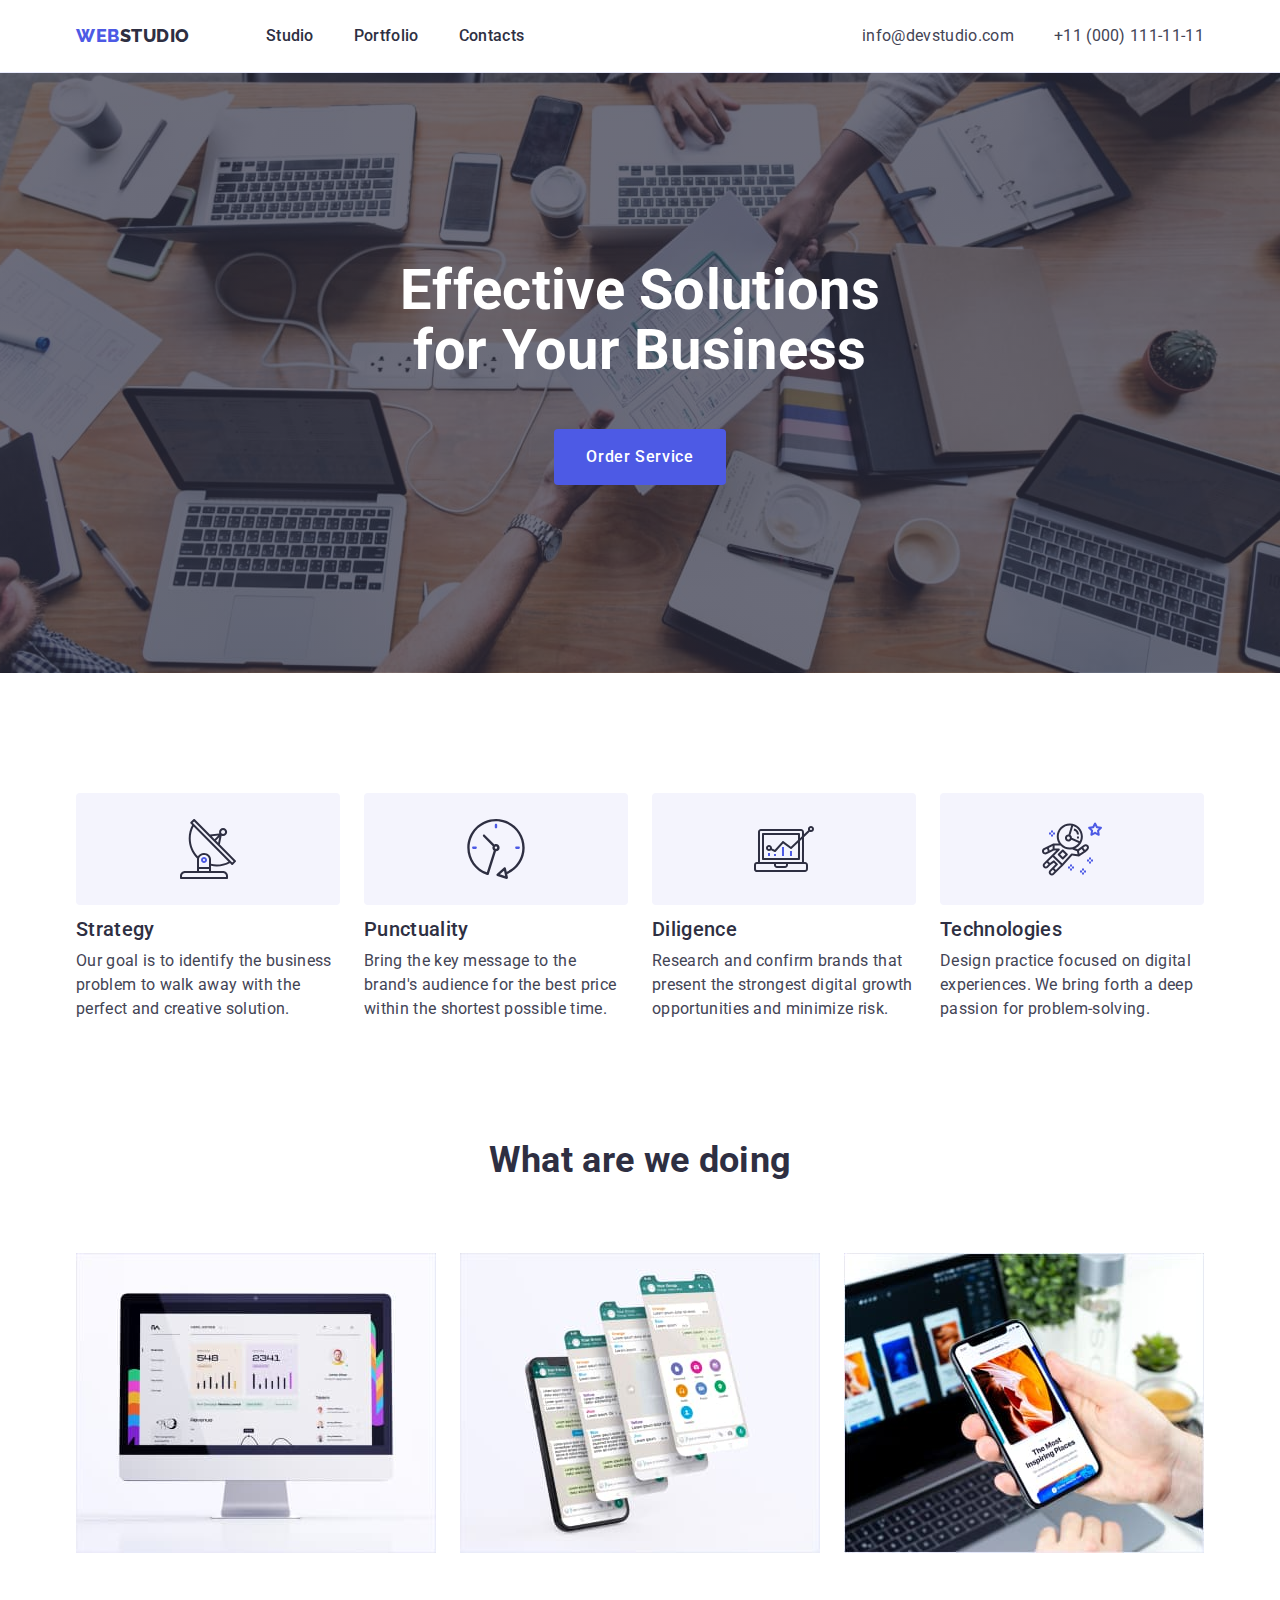
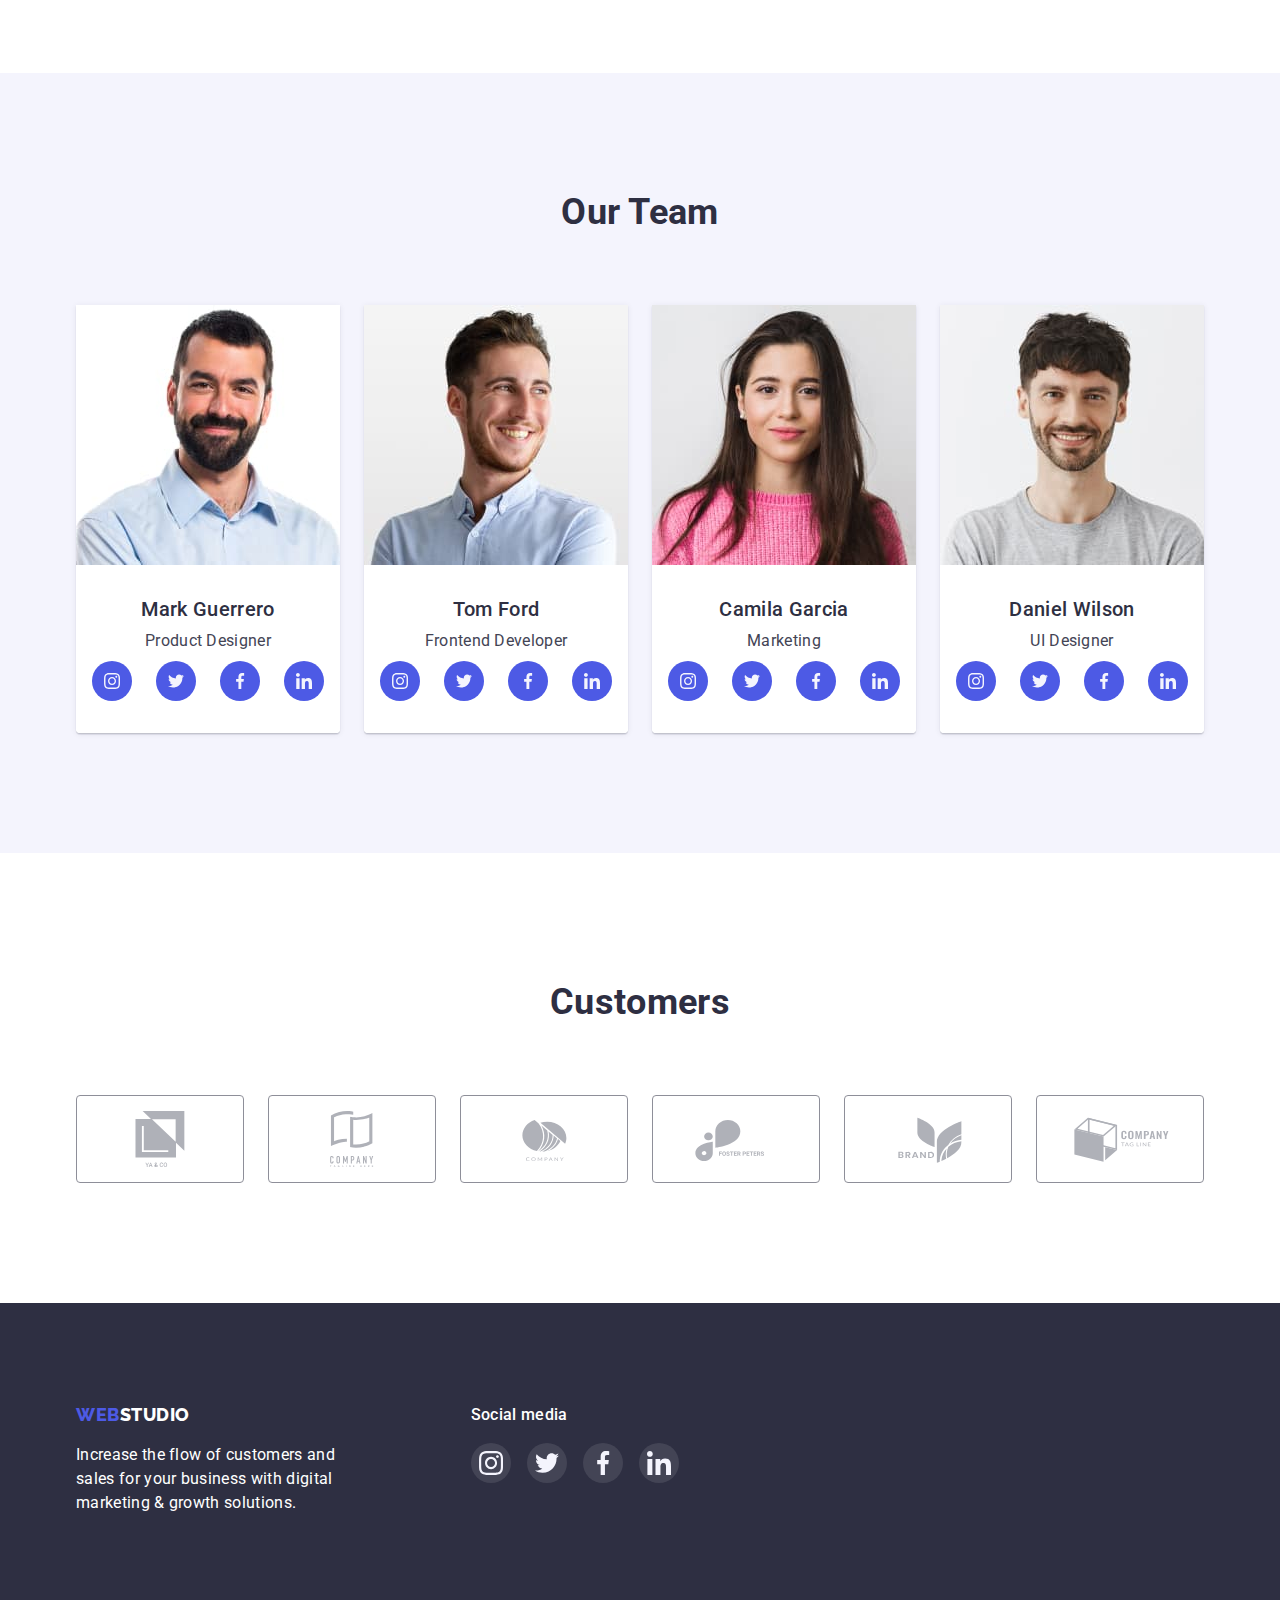
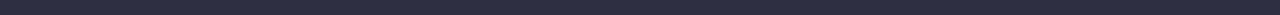
==== index.html @ 8b9e81ac "Initial commit" ====
<!DOCTYPE html>
<html lang="en">
<head>
    <meta charset="UTF-8">
    <meta http-equiv="X-UA-Compatible" content="IE=edge">
    <meta name="viewport" content="width=device-width, initial-scale=1.0">
    <title>WebStudio</title>
    <link rel="preconnect" href="https://fonts.googleapis.com">
    <link rel="preconnect" href="https://fonts.gstatic.com" crossorigin>
    <link href="https://fonts.googleapis.com/css2?family=Raleway:wght@800&family=Roboto:wght@400;500;700&display=swap" rel="stylesheet">
    <link rel="stylesheet" href="https://cdnjs.cloudflare.com/ajax/libs/modern-normalize/0.6.0/modern-normalize.min.css">
    <link rel="stylesheet" href="./css/styles.css">
</head>
<body>
    <header class="header">
        <div class="container header-container">
            <nav class="header-navigation">
                <a href="./index.html" class="logo"><span>WEB</span>STUDIO</a>
            
                <ul class="site-nav list">
                    <li><a href="./index.html" class="link">Studio</a></li>
                    <li><a href="./portfolio.html">Portfolio</a></li>
                    <li><a href="#">Contacts</a></li>
                </ul>
            </nav>
            <address class="adresses">
                <ul class="contacts list">
                    <li><a href="mailto:info@devstudio.com" class="contact-mail">info@devstudio.com</a></li>
                    <li><a href="tel:+110001111111" class="contact-tel">+11 (000) 111-11-11</a></li>
                </ul>
            </address>
        </div>
    </header>
    <main>
        <!-- Hero section -->
        <section class="hero">
            <div class="container">
                <h1 class="hero-title">Effective Solutions for Your Business</h1>
                <button type="button" class="button primary">Order Service</button>
            </div>
        </section>
        <!-- /Hero section -->

        <!-- Section Features -->
        <section class="features">
            <div class="container">
                <h2 hidden class="features-title">features"</h2>
                <ul class="features-container">
                    <li class="item">
                        <svg class="features-logo-icon" width="64px" height="64px">
                                <use href="./images/symbol-defs.svg#icon-features-1"></use>
                        </svg>
                        <h3 class="features-item">Strategy</h3>
                        <p class="features-text">Our goal is to identify the business
                            problem to walk away with the perfect and creative solution. </p>
                    </li>
                    <li class="item">
                        <svg class="features-logo-icon" width="64px" height="64px">
                                <use href="./images/symbol-defs.svg#icon-features-2"></use>
                        </svg>
                        <h3 class="features-item">Punctuality</h3>
                        <p class="features-text">Bring the key message to the brand's audience for the best price within the shortest possible time.</p>
                    </li>
                    <li class="item">
                        <svg class="features-logo-icon" width="64px" height="64px">
                                <use href="./images/symbol-defs.svg#icon-features-3"></use>
                        </svg>
                        <h3 class="features-item">Diligence</h3>
                        <p class="features-text">Research and confirm brands that present the strongest digital growth opportunities and minimize risk.</p>
                    </li>
                    <li class="item">
                        <svg class="features-logo-icon" width="64px" height="64px">
                                <use href="./images/symbol-defs.svg#icon-features-4"></use>
                        </svg>
                        <h3 class="features-item">Technologies</h3>
                        <p class="features-text">Design practice focused on digital experiences. We bring forth a deep passion for problem-solving.</p>
                    </li>
                </ul>
            </div>
        </section>
        <!-- /Section Features -->

        <!-- Section About -->
        <section class="about">
            <div class="container">
                <h2 class="about-title">What are we doing</h2>
                <ul class="about-container">
                    <li class="about-photo"><img src="./images/images-about-1.jpg" alt="Analytics" width="360" height="300"></li>
                    <li class="about-photo"><img src="./images/images-about-2.jpg" alt="Team&Communication" width="360" height="300"></li>
                    <li class="about-photo"><img src="./images/images-about-3.jpg" alt="Strategy" width="360" height="300"></li>
                </ul>
            </div>
        </section>
        <!-- /Section About -->

        <!-- Section Team -->
        <section class="team">
            <div class="container">
                <h2 class="team-title">Our Team</h2>
                <ul class="team-container">
                    <li class="team-list">
                        <img src="./images/images-team-1.jpg" alt="Product Designer" width="264" height="260">
                        <div class="team-description">
                            <h3 class="team-item">Mark Guerrero</h3>
                            <p class="team-text">Product Designer</p>
                            <ul class="team-social-list">
                                <li class="team-social-item">
                                    <a href="" class="team-social-link">
                                        <svg class="team-social-icon" width="16px" height="16px">
                                            <use href="./images/symbol-defs.svg#icon-instagram"></use>
                                        </svg>
                                    </a>
                                </li>
                                <li class="team-social-item">
                                    <a href="" class="team-social-link">
                                        <svg class="team-social-icon" width="16px" height="16px">
                                            <use href="./images/symbol-defs.svg#icon-twitter"></use>
                                        </svg>
                                    </a>
                                </li>
                                <li class="team-social-item">
                                    <a href="" class="team-social-link">
                                        <svg class="team-social-icon" width="16px" height="16px">
                                            <use href="./images/symbol-defs.svg#icon-facebook"></use>
                                        </svg>
                                    </a>
                                </li>
                                <li class="team-social-item">
                                    <a href="" class="team-social-link">
                                        <svg class="team-social-icon" width="16px" height="16px">
                                            <use href="./images/symbol-defs.svg#icon-linkedin"></use>
                                        </svg>
                                    </a>
                                </li>
                            </ul>
                        </div>
                    </li>
                    <li class="team-list">
                        <img src="./images/images-team-2.jpg" alt="Frontend Developer" width="264" height="260" class="team-photo">
                        <div class="team-description">
                            <h3 class="team-item">Tom Ford</h3>
                            <p class="team-text">Frontend Developer</p>
                            <ul class="team-social-list">
                                <li class="team-social-item">
                                    <a href="" class="team-social-link">
                                        <svg class="team-social-icon" width="16px" height="16px">
                                            <use href="./images/symbol-defs.svg#icon-instagram"></use>
                                        </svg>
                                    </a>
                                </li>
                                <li class="team-social-item">
                                    <a href="" class="team-social-link">
                                        <svg class="team-social-icon" width="16px" height="16px">
                                            <use href="./images/symbol-defs.svg#icon-twitter"></use>
                                        </svg>
                                    </a>
                                </li>
                                <li class="team-social-item">
                                    <a href="" class="team-social-link">
                                        <svg class="team-social-icon" width="16px" height="16px">
                                            <use href="./images/symbol-defs.svg#icon-facebook"></use>
                                        </svg>
                                    </a>
                                </li>
                                <li class="team-social-item">
                                    <a href="" class="team-social-link">
                                        <svg class="team-social-icon" width="16px" height="16px">
                                            <use href="./images/symbol-defs.svg#icon-linkedin"></use>
                                        </svg>
                                    </a>
                                </li>
                            </ul>
                        </div>
                    </li>
                    <li class="team-list">
                        <img src="./images/images-team-3.jpg" alt="Marketing" width="264" height="260">
                        <div class="team-description">
                            <h3 class="team-item">Camila Garcia</h3>
                            <p class="team-text">Marketing</p>
                            <ul class="team-social-list">
                                <li class="team-social-item">
                                    <a href="" class="team-social-link">
                                        <svg class="team-social-icon" width="16px" height="16px">
                                            <use href="./images/symbol-defs.svg#icon-instagram"></use>
                                        </svg>
                                    </a>
                                </li>
                                <li class="team-social-item">
                                    <a href="" class="team-social-link">
                                        <svg class="team-social-icon" width="16px" height="16px">
                                            <use href="./images/symbol-defs.svg#icon-twitter"></use>
                                        </svg>
                                    </a>
                                </li>
                                <li class="team-social-item">
                                    <a href="" class="team-social-link">
                                        <svg class="team-social-icon" width="16px" height="16px">
                                            <use href="./images/symbol-defs.svg#icon-facebook"></use>
                                        </svg>
                                    </a>
                                </li>
                                <li class="team-social-item">
                                    <a href="" class="team-social-link">
                                        <svg class="team-social-icon" width="16px" height="16px">
                                            <use href="./images/symbol-defs.svg#icon-linkedin"></use>
                                        </svg>
                                    </a>
                                </li>
                            </ul>
                        </div>
                    </li>
                    <li class="team-list">
                        <img src="./images/images-team-4.jpg" alt="UI Designer" width="264" height="260">
                        <div class="team-description">
                            <h3 class="team-item">Daniel Wilson</h3>
                            <p class="team-text">UI Designer</p>
                            <ul class="team-social-list">
                                <li class="team-social-item">
                                    <a href="" class="team-social-link">
                                        <svg class="team-social-icon" width="16px" height="16px">
                                            <use href="./images/symbol-defs.svg#icon-instagram"></use>
                                        </svg>
                                    </a>
                                </li>
                                <li class="team-social-item">
                                    <a href="" class="team-social-link">
                                        <svg class="team-social-icon" width="16px" height="16px">
                                            <use href="./images/symbol-defs.svg#icon-twitter"></use>
                                        </svg>
                                    </a>
                                </li>
                                <li class="team-social-item">
                                    <a href="" class="team-social-link">
                                        <svg class="team-social-icon" width="16px" height="16px">
                                            <use href="./images/symbol-defs.svg#icon-facebook"></use>
                                        </svg>
                                    </a>
                                </li>
                                <li class="team-social-item">
                                    <a href="" class="team-social-link">
                                        <svg class="team-social-icon" width="16px" height="16px">
                                            <use href="./images/symbol-defs.svg#icon-linkedin"></use>
                                        </svg>
                                    </a>
                                </li>
                            </ul>
                        </div>
                    </li>
                </ul>
            </div>
        </section>
        <!-- /Section Team -->

        <!-- Section Customers -->
        <section class="customers">
            <div class="container">
                <h2 class="customers-title">Customers</h2>
                <ul class="customers-list">
                    <li class="customer-item">
                        <a href="" class="customer-link">
                            <svg class="customer-icon" width="104px" height="56px">
                                <use href="./images/symbol-defs.svg#icon-customer-1"></use>
                            </svg>
                        </a>
                    </li>
                    <li class="customer-item">
                        <a href="" class="customer-link">
                            <svg class="customer-icon" width="104px" height="56px">
                                <use href="./images/symbol-defs.svg#icon-customer-2"></use>
                            </svg>
                        </a>
                    </li>
                    <li class="customer-item">
                        <a href="" class="customer-link">
                            <svg class="customer-icon" width="104px" height="56px">
                                <use href="./images/symbol-defs.svg#icon-customer-3"></use>
                            </svg>
                        </a>
                    </li>
                    <li class="customer-item">
                        <a href="" class="customer-link">
                            <svg class="customer-icon" width="104px" height="56px">
                                <use href="./images/symbol-defs.svg#icon-customer-4"></use>
                            </svg>
                        </a>
                    </li>
                    <li class="customer-item">
                        <a href="" class="customer-link">
                            <svg class="customer-icon" width="104px" height="56px">
                                <use href="./images/symbol-defs.svg#icon-customer-5"></use>
                            </svg>
                        </a>
                    </li>
                    <li class="customer-item">
                        <a href="" class="customer-link">
                            <svg class="customer-icon" width="104px" height="56px">
                                <use href="./images/symbol-defs.svg#icon-customer-6"></use>
                            </svg>
                        </a>
                    </li>
                </ul>
            </div>
        </section>
        <!-- /Section Customers -->
    </main>
    <footer class="footer-page">
        <div class="container footer-container">
            <div class="footer-logo">
                <a href="./index.html" class="logo-footer"><span>WEB</span>STUDIO</a>
                <p class="footer-page-text">Increase the flow of customers and sales for your business with digital marketing & growth solutions.</p>
            </div>
            <div class="footer-content">
                <h3 class="footer-title">Social media</h3>
                <ul class="footer-social-list">
                    <li class="footer-social-item">
                        <a href="" class="footer-social-link">
                            <svg class="footer-social-icon" width="24px" height="24px">
                                <use href="./images/symbol-defs.svg#icon-instagram"></use>
                            </svg>
                        </a>
                    </li>
                    <li class="footer-social-item">
                        <a href="" class="footer-social-link">
                            <svg class="footer-social-icon" width="24px" height="24px">
                                <use href="./images/symbol-defs.svg#icon-twitter"></use>
                            </svg>
                        </a>
                    </li>
                    <li class="footer-social-item">
                        <a href="" class="footer-social-link">
                            <svg class="footer-social-icon" width="24px" height="24px">
                                <use href="./images/symbol-defs.svg#icon-facebook"></use>
                            </svg>
                        </a>
                    </li>
                    <li class="footer-social-item">
                        <a href="" class="footer-social-link">
                            <svg class="footer-social-icon" width="24px" height="24px">
                                <use href="./images/symbol-defs.svg#icon-linkedin"></use>
                            </svg>
                        </a>
                    </li>
                </ul>
            </div>
        </div>
    </footer>
</body>
</html>
---- css/styles.css ----
:root {
    --primary-text-color: #2E2F42;
    --secondary-text-color: #434455;
    --white-color: #fff;
    --accent-color: #4D5AE5;
    --primary-bg-color: #ffffff;
    --secondary-bg-color: #2E2F42;
    --accent-bg-color: #4D5AE5;
    --button-bg-color: #404BBF;
    --bg-light-color: #F4F4FD;
}

body {
    background-color: var(--primary-bg-color);
    color: var(--secondary-text-color);

    font-family: Roboto, sans-serif;
    letter-spacing: 0.02em;
}

.container {
    width: 1158px;
    margin: 0 auto;
    padding-left: 15px;
    padding-right: 15px;
}

img {
    display: block;
    max-width: 100%;
    height: auto;
}

ul {
    list-style: none;
    margin: 0;
    padding: 0;
}

h1, h2, h3, p {
    margin: 0;
    padding: 0;
}

.header {
    padding-top: 24px;
    padding-bottom: 24px;
    border-bottom: 1px solid #E7E9FC;
    box-shadow: 0px 2px 1px rgba(46, 47, 66, 0.08), 0px 1px 1px rgba(46, 47, 66, 0.16), 0px 1px 6px rgba(46, 47, 66, 0.08);
}

.header-container {
    display: flex;
    align-items: center;
}

.header-navigation {
    display: flex;
    align-items: center;
}

.logo {
    color: var(--primary-text-color);
    font-family: 'Raleway', sans-serif;
    font-weight: 800;
    font-size: 18px;
    line-height: 1.33;
    letter-spacing: 0.03em;
    text-decoration: none;
/* identical to box height, or 133% */
}

.logo > span {
    color: var(--accent-color);
}

.site-nav {
    display: flex;
    gap: 40px;
    margin-left: 76px;
}

.site-nav a {
    color: var(--primary-text-color);
    font-weight: 500;
    font-size: 16px;
    line-height: 1.5;
    text-decoration: none;
/* identical to box height, or 150% */
}

.site-nav .link.current {
    color: var(--accent-color);
}

.site-nav a:hover,
.site-nav a:focus {
    color: var(--accent-color);
}

.adresses {
    margin-left: auto;
}

.contacts {
    display: flex;
    margin-left: auto;
    gap: 40px;
}

.contacts a {
    color: var(--secondary-text-color);
    font-family: Roboto, sans-serif;
    font-style: normal;
    font-weight: 400;
    font-size: 16px;
    line-height: 1.5;
    text-decoration: none;
    margin-left: auto;
/* identical to box height, or 150% */
}

.contacts a:hover,
.contacts a:focus {
    color: var(--accent-color);
}

.contact-mail {
    
}

/* Hero Section */
.hero {
    display: flex;
    align-items: center;
    background-color: var(--secondary-bg-color);
    padding: 188px 0;
    max-width: 1440px;
    text-align: center;
    background-image: linear-gradient(
        rgba(46, 47, 66, 0.7),
        rgba(46, 47, 66, 0.7)
    ),
         url(../images/people-office.jpg);
    background-repeat: no-repeat;
    background-position: center;
    margin: 0 auto;
    
}

.hero-title {
    color: var(--white-color);
    font-weight: 700;
    font-size: 56px;
    line-height: 1.07;
    width: 496px;
    margin-left: auto;
    margin-right: auto;
    margin-bottom: 48px;
    text-align: center;
/* or 107% */
}

/* Features */
.features {
    padding-top: 120px;
    padding-bottom: 120px;
}

.features-container {
    display: flex;
    flex-wrap: wrap;
    padding: 0;
}

.features-container .item {
    width: 264px;
    margin-right: 24px;
    padding: 0;
}

.item:last-child {
    margin-right: 0;
}

.features-title {
    color: var(--primary-text-color);
}

.features-logo-icon {
    background-color: var(--bg-light-color);
    width: 264px;
    height: 112px;
    border-radius: 4px;
    padding: 24px 102px;
    margin-bottom: 8px;
}

.features-item {
    color: var(--primary-text-color);
    font-weight: 500;
    font-size: 20px;
    line-height: 1.2;
    margin-bottom: 8px;
/* identical to box height, or 120% */
}

.features-text {
    color: var(--secondary-text-color);
    font-weight: 400;
    font-size: 16px;
    line-height: 1.5;
/* or 150% */
}

/* About */
.about {
    padding-bottom: 120px;
}

.about-title {
    color: var(--primary-text-color);
    text-align: center;
    margin-bottom: 72px;
}

.about-container {
    display: flex;
    padding: 0;
}


.about-photo:not(:last-child) {
    margin-right: 24px;
}


/* Team */
.team {
    background-color: var(--bg-light-color);
    text-decoration: none;
    padding: 120px 0;
}

.team-container {
    display: flex;
    padding: 0;
}

.team-list {
    background: #FFFFFF;
    box-shadow: 0px 1px 6px rgba(46, 47, 66, 0.08), 0px 1px 1px rgba(46, 47, 66, 0.16), 0px 2px 1px rgba(46, 47, 66, 0.08);
    border-radius: 0px 0px 4px 4px;
}

.team-list:not(:last-child) {
    margin-right: 24px;
}

.team-title {
    color: var(--primary-text-color);
    text-align: center;
    margin-bottom: 72px;
    box-sizing: border-box;
    max-width: 100%;
    height: auto;
    padding-left: 0;
    
}


.team-item {
    color: var(--primary-text-color);
    font-weight: 500;
    font-size: 20px;
    line-height: 1.2;
    padding-top: 32px;
    margin-bottom: 8px;
/* identical to box height, or 120% */
}

.team-text {
    color: var(--secondary-text-color);
    font-weight: 400;
    font-size: 16px;
    line-height: 1.5;
    margin-bottom: 8px;
/* or 150% */
}

.team-description {
    background-color: var(--primary-bg-color);
    border-radius: 0px 0px 4px 4px;
    border-top: none;
    text-align: center;
}

.team-social-list {
    display: flex;
    justify-content: center;
    gap: 24px;
}

.team-social-item {
    width: 40px;
    height: 40px;
    margin-bottom: 32px;
}

.team-social-link {
    display: flex;
    justify-content: center;
    align-items: center;
    width: 100%;
    height: 100%;
    border-radius: 50%;
    background-color: var(--accent-bg-color);
}

.team-social-link:hover,
.team-social-link:focus {
    background-color: var(--button-bg-color);
}

h2 {
    font-weight: 700;
    font-size: 36px;
    line-height: 1.11;
/* identical to box height, or 111% */
}

/* Customers */
.customers {
    padding-top: 130px;
    padding-bottom: 120px;
}

.customers-title {
    color: var(--primary-text-color);
    text-align: center;
    margin-bottom: 72px;
}

.customers-list {
    display: flex;
    justify-content: center;
    align-items: center;
    gap: 24px;
    padding: 0px;
}

.customer-item {
    color: #AFB1B8;
    width: 168px;
    height: 88px;
}

.customer-link {
    color: #AFB1B8;
    width: 100%;
    height: 100%;
    display: flex;
    justify-content: center;
    align-items: center;
    border: 1px solid #8E8F99;
    border-radius: 4px;
}

.customer-link:is(:hover, :focus) {
    color: #4D5AE5;
    fill: currentColor;
    box-shadow: 0px 4px 4px rgba(0, 0, 0, 0.15);
    border-radius: 4px;
    border: 1px solid #404BBF;
    width: 100%;
    height: 100%;
}

.customer-icon {
    fill:currentColor;
}

.customer-icon:is(:hover, :focus) {
    fill: currentColor;
}
/* Customers */

/* Footer */
.footer-page {
    background-color: var(--secondary-bg-color);
    padding: 100px 0;
}
.footer-page-text {
    color: var(--white-color);
    font-weight: 400;
    font-size: 16px;
    line-height: 1.5;
    width: 264px;
    padding-top: 16px;
}

.footer-container {
    display: flex;
}

.footer-logo {
    display: block;
    width: 35%;
}

.logo-footer {
    color: var(--white-color);
    font-family: 'Raleway', sans-serif;
    font-weight: 800;
    font-size: 18px;
    line-height: 1.33;
    letter-spacing: 0.03em;
    text-decoration: none;
}

.logo-footer > span {
    color: var(--accent-color);
}

.footer-title {
    font-weight: 500;
    font-size: 16px;
    line-height: 1.5;
    color: var(--white-color);
}
.footer-social-list {
    display: flex;
    gap: 16px;
    padding-top: 16px;
}

.footer-content {
    display: block;
    width: 65%;
}

.footer-social-item {
    width: 40px;
    height: 40px;
}
.footer-social-link {
    display: flex;
    justify-content: center;
    align-items: center;
    width: 100%;
    height: 100%;
    border-radius: 50%;
    background-color: rgba(255, 255, 255, 0.1);
}

.footer-social-link:hover,
.footer-social-link:focus {
    background-color: #31D0AA;
}

.footer-social-icon {
}

/* Portfolio */
.portfolio {
    padding: 96px 0;
}

.link-portfolio {
    font-style: normal;
    text-decoration: none;
}

.list-portfolio {
    display: flex;
    flex-wrap: wrap;
    flex-basis: calc((100% - 48px) / 3);
    column-gap: 24px;
    row-gap: 48px;
    box-sizing: border-box;
    max-width: 100%;
    height: auto;
    padding-left: 0;
    margin: 0;
}

.list-box:hover,
.list-box:focus {
    background: #FFFFFF;
    box-shadow: 0px 1px 6px rgba(46, 47, 66, 0.08), 0px 1px 1px rgba(46, 47, 66, 0.16), 0px 2px 1px rgba(46, 47, 66, 0.08);
}

.list-portfolio-title {
    color: var(--primary-text-color);
    font-weight: 500;
    font-size: 20px;
    line-height: 1.2; 
    padding: 0 16px;
    margin-bottom: 8px;
    box-sizing: border-box;
}

.list-portfolio-description {
    color: var(--primary-text-color);
    font-weight: 400;
    font-size: 16px;
    line-height: 1.5;
    padding: 0 16px;
}

.list-text {
    padding-top: 32px;
    padding-left: 16px;
    padding-bottom: 32px;
    border: 1px solid #E7E9FC;
    border-top: 0;
}



/* Button */
.buttons-container {
    display: flex;
    flex-direction: row;
    align-items: flex-start;
    justify-content: center;
    gap: 24px;
    margin-bottom: 76px;
}

.button.primary,
.button.current,
.button.secondary {
    background-color: var(--accent-bg-color);
    color: var(--white-color);
    font-family: 'Roboto';
    font-style: normal;
    font-weight: 500;
    font-size: 16px;
    line-height: 1.5;
    letter-spacing: 0.04em;
    border-radius: 4px;
    cursor: pointer;
}

.button.primary {
    display: block;
    min-width: 169px;
    margin-left: auto;
    margin-right: auto;
    padding: 16px 32px;
    border: navajowhite;
    display: flex;  
    align-items: center;

}

.button.primary:hover,
.button.primary:focus {
    background-color: var(--button-bg-color);
    color: var(--white-color);
    font-family: 'Roboto';
    font-style: normal;
}

.button.current {
    background-color: var(--button-bg-color);
    color: var(--white-color);
    padding: 12px 24px;
}
.button.current:hover,
.button.current:focus {
    background-color: var(--accent-bg-color);
    color: var(--white-color);
    font-family: 'Roboto';
    font-style: normal;
}


.button.secondary {
    background-color: var(--bg-light-color);
    color: var(--accent-color);
    border: 1px solid #E7E9FC;
    padding: 12px 24px;
}

.button.secondary:hover,
.button.secondary:focus {
    background-color: var(--button-bg-color);
    color: var(--white-color);
    border-color: var(--button-bg-color);
    box-shadow: 0px 3px 1px rgba(0, 0, 0, 0.1), 0px 2px 1px rgba(0, 0, 0, 0.08), 0px 2px 2px rgba(0, 0, 0, 0.12);
}
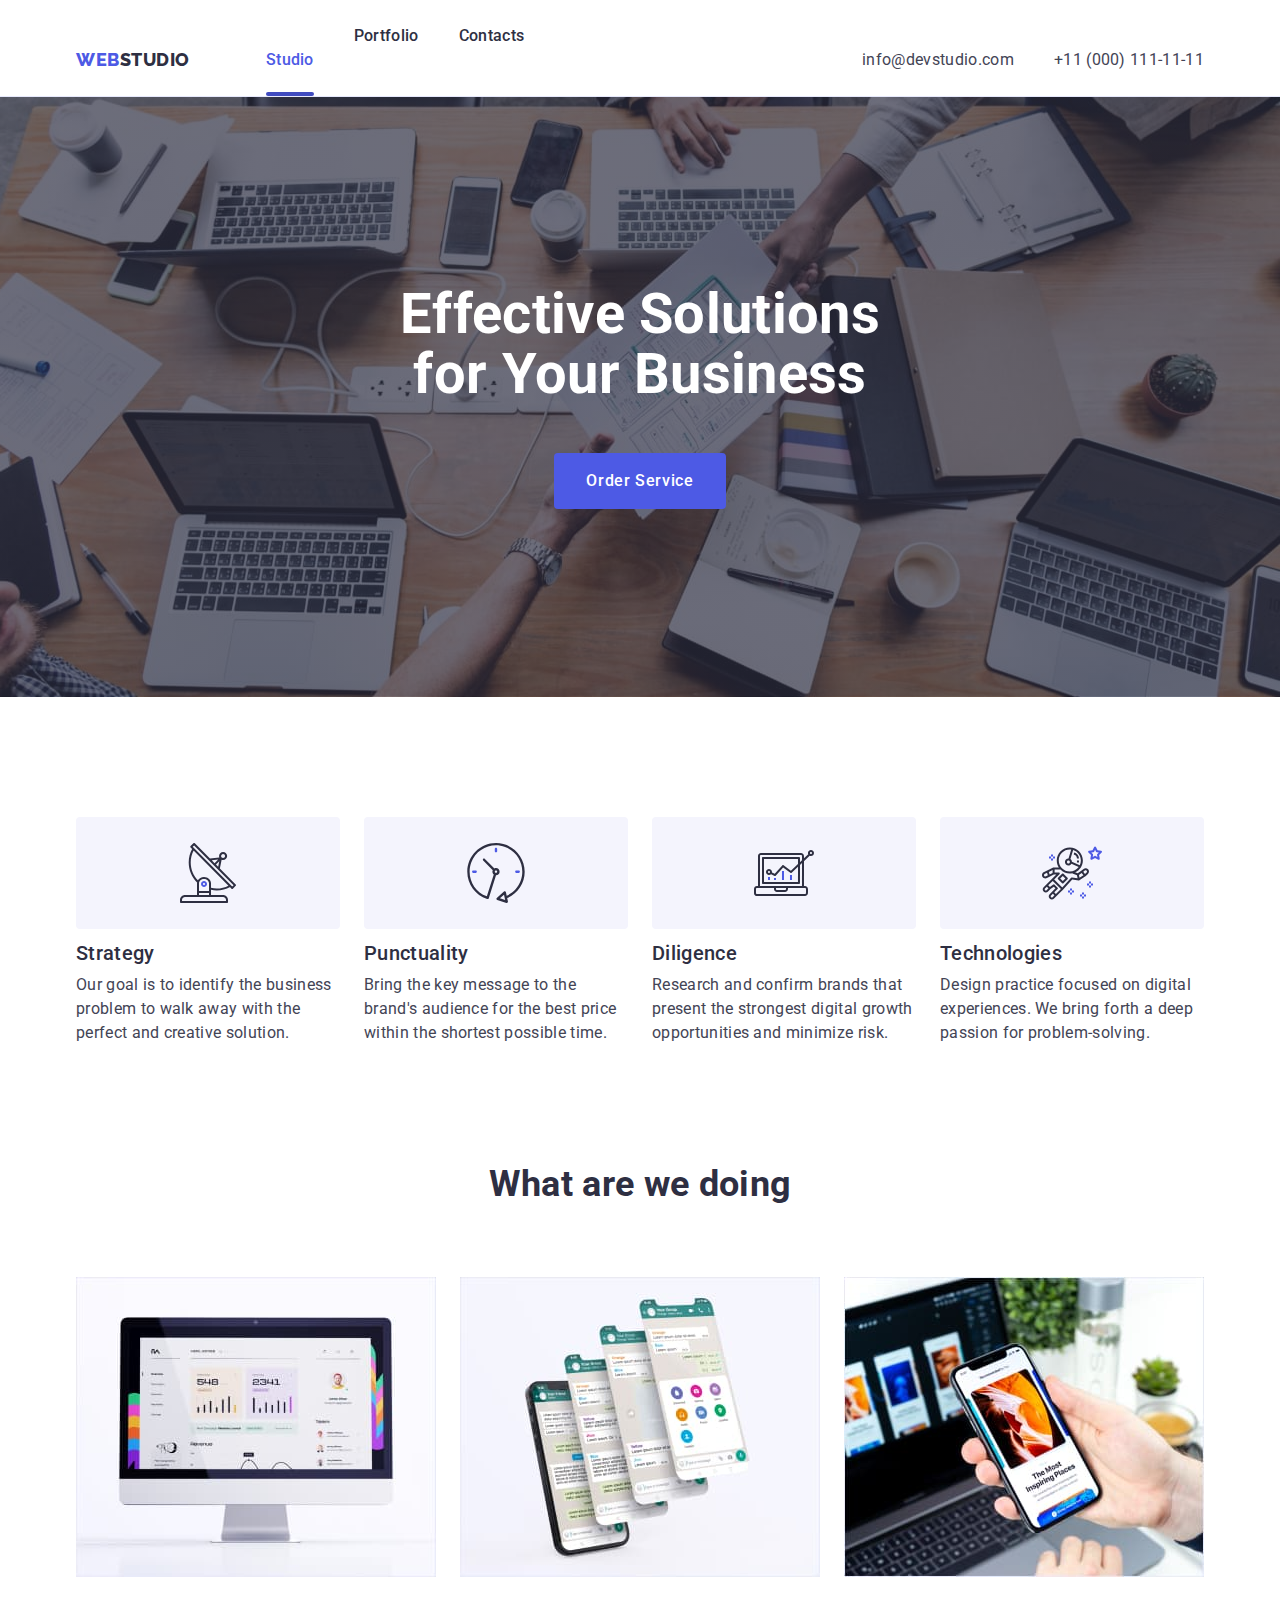
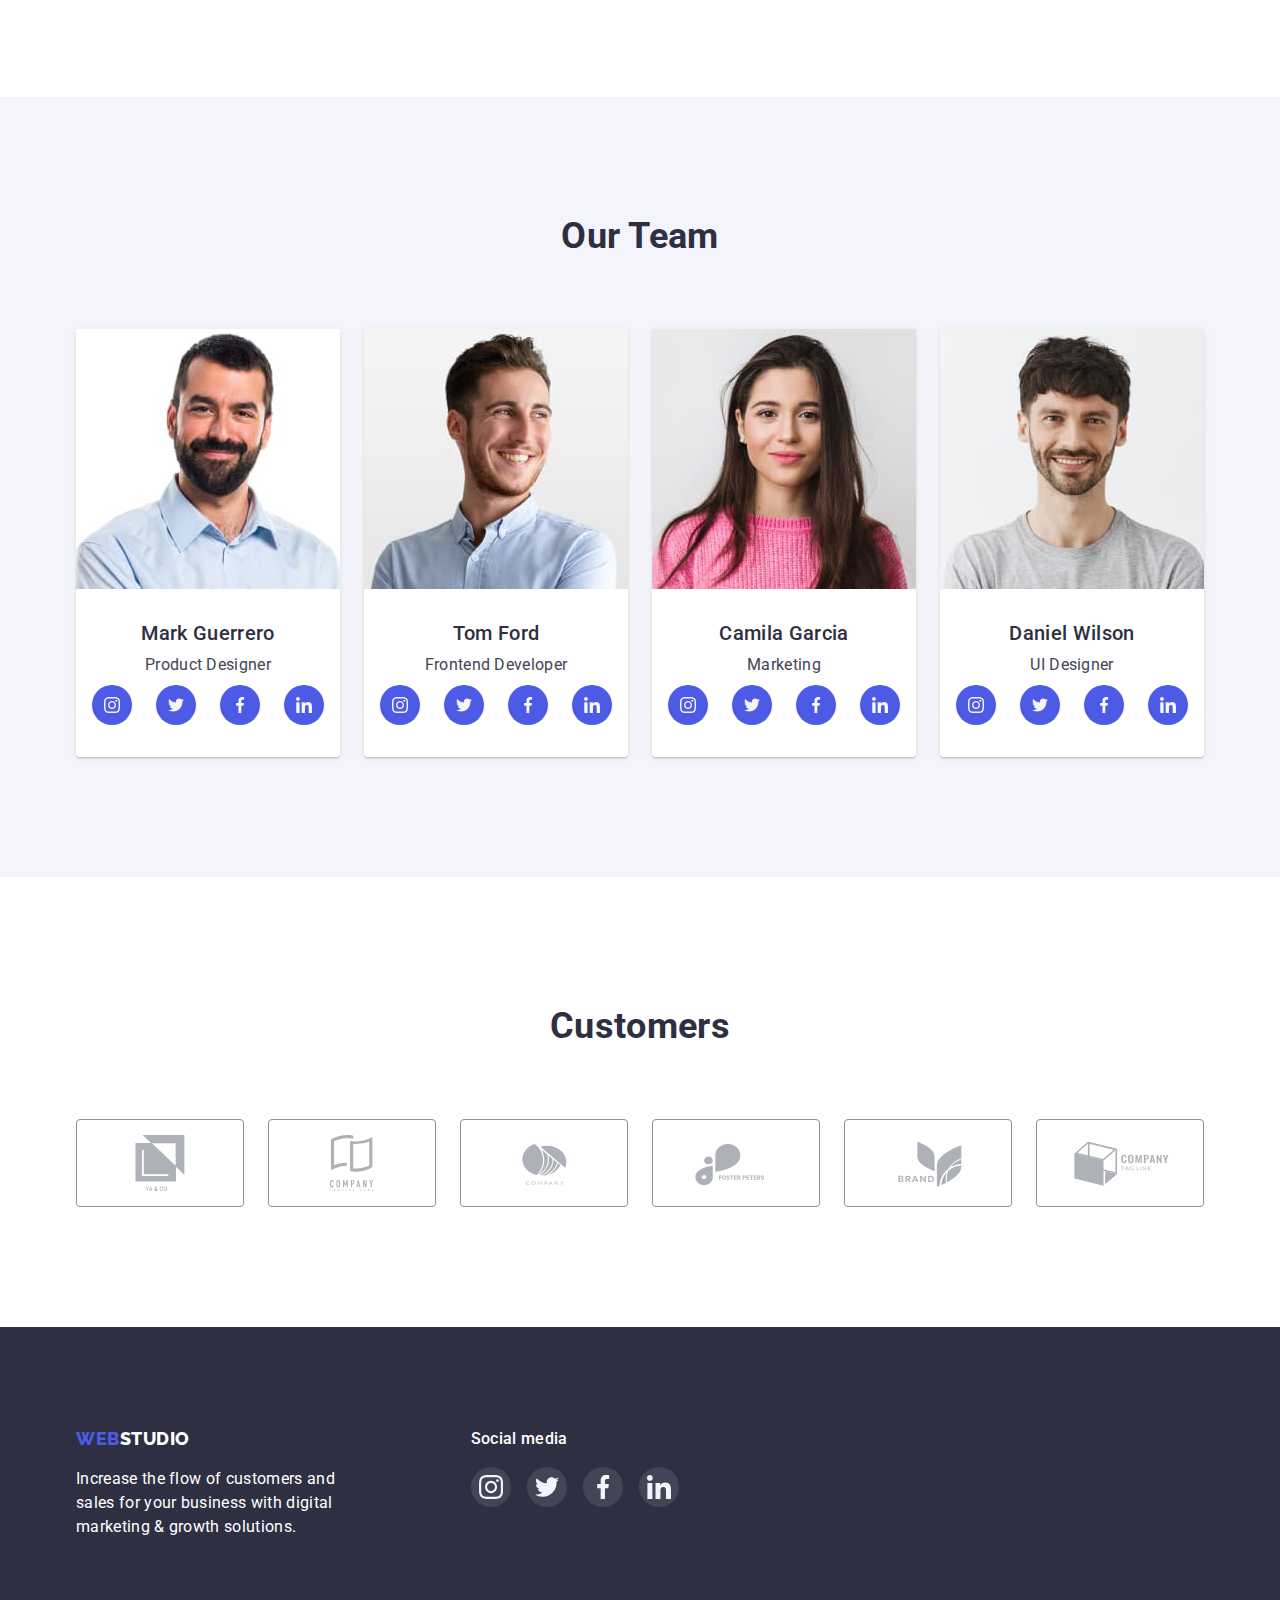
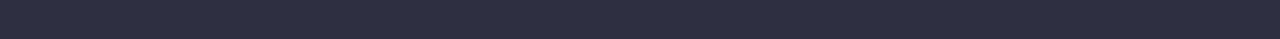
==== commit 12c65826: "header links" ====
--- a/index.html
+++ b/index.html
@@ -18,9 +18,9 @@
                 <a href="./index.html" class="logo"><span>WEB</span>STUDIO</a>
             
                 <ul class="site-nav list">
-                    <li><a href="./index.html" class="link">Studio</a></li>
-                    <li><a href="./portfolio.html">Portfolio</a></li>
-                    <li><a href="#">Contacts</a></li>
+                    <li><a href="./index.html" class="link current">Studio</a></li>
+                    <li><a href="./portfolio.html" class="link">Portfolio</a></li>
+                    <li><a href="#" class="link">Contacts</a></li>
                 </ul>
             </nav>
             <address class="adresses">
--- a/css/styles.css
+++ b/css/styles.css
@@ -8,6 +8,7 @@
     --accent-bg-color: #4D5AE5;
     --button-bg-color: #404BBF;
     --bg-light-color: #F4F4FD;
+    --timing-function: cubic-bezier(0.4, 0, 0.2, 1);
 }
 
 body {
@@ -44,7 +45,7 @@
 
 .header {
     padding-top: 24px;
-    padding-bottom: 24px;
+    padding-bottom: 0;
     border-bottom: 1px solid #E7E9FC;
     box-shadow: 0px 2px 1px rgba(46, 47, 66, 0.08), 0px 1px 1px rgba(46, 47, 66, 0.16), 0px 1px 6px rgba(46, 47, 66, 0.08);
 }
@@ -86,17 +87,35 @@
     font-size: 16px;
     line-height: 1.5;
     text-decoration: none;
-/* identical to box height, or 150% */
-}
-
-.site-nav .link.current {
-    color: var(--accent-color);
+    padding: 24px 0;
 }
 
 .site-nav a:hover,
 .site-nav a:focus {
     color: var(--accent-color);
 }
+
+
+.link.current {
+    color: var(--accent-color);
+    display: block;
+    position: relative;
+}
+
+.link.current::after {
+    content: '';
+    display: block;
+    width: 100%;
+    height: 4px;
+    background-color: var(--button-bg-color);
+    position: absolute;
+    left: 0;
+    bottom: 0;
+    border-radius: 2px;
+    transition: opacity 250ms var(--timing-function);
+}
+
+
 
 .adresses {
     margin-left: auto;
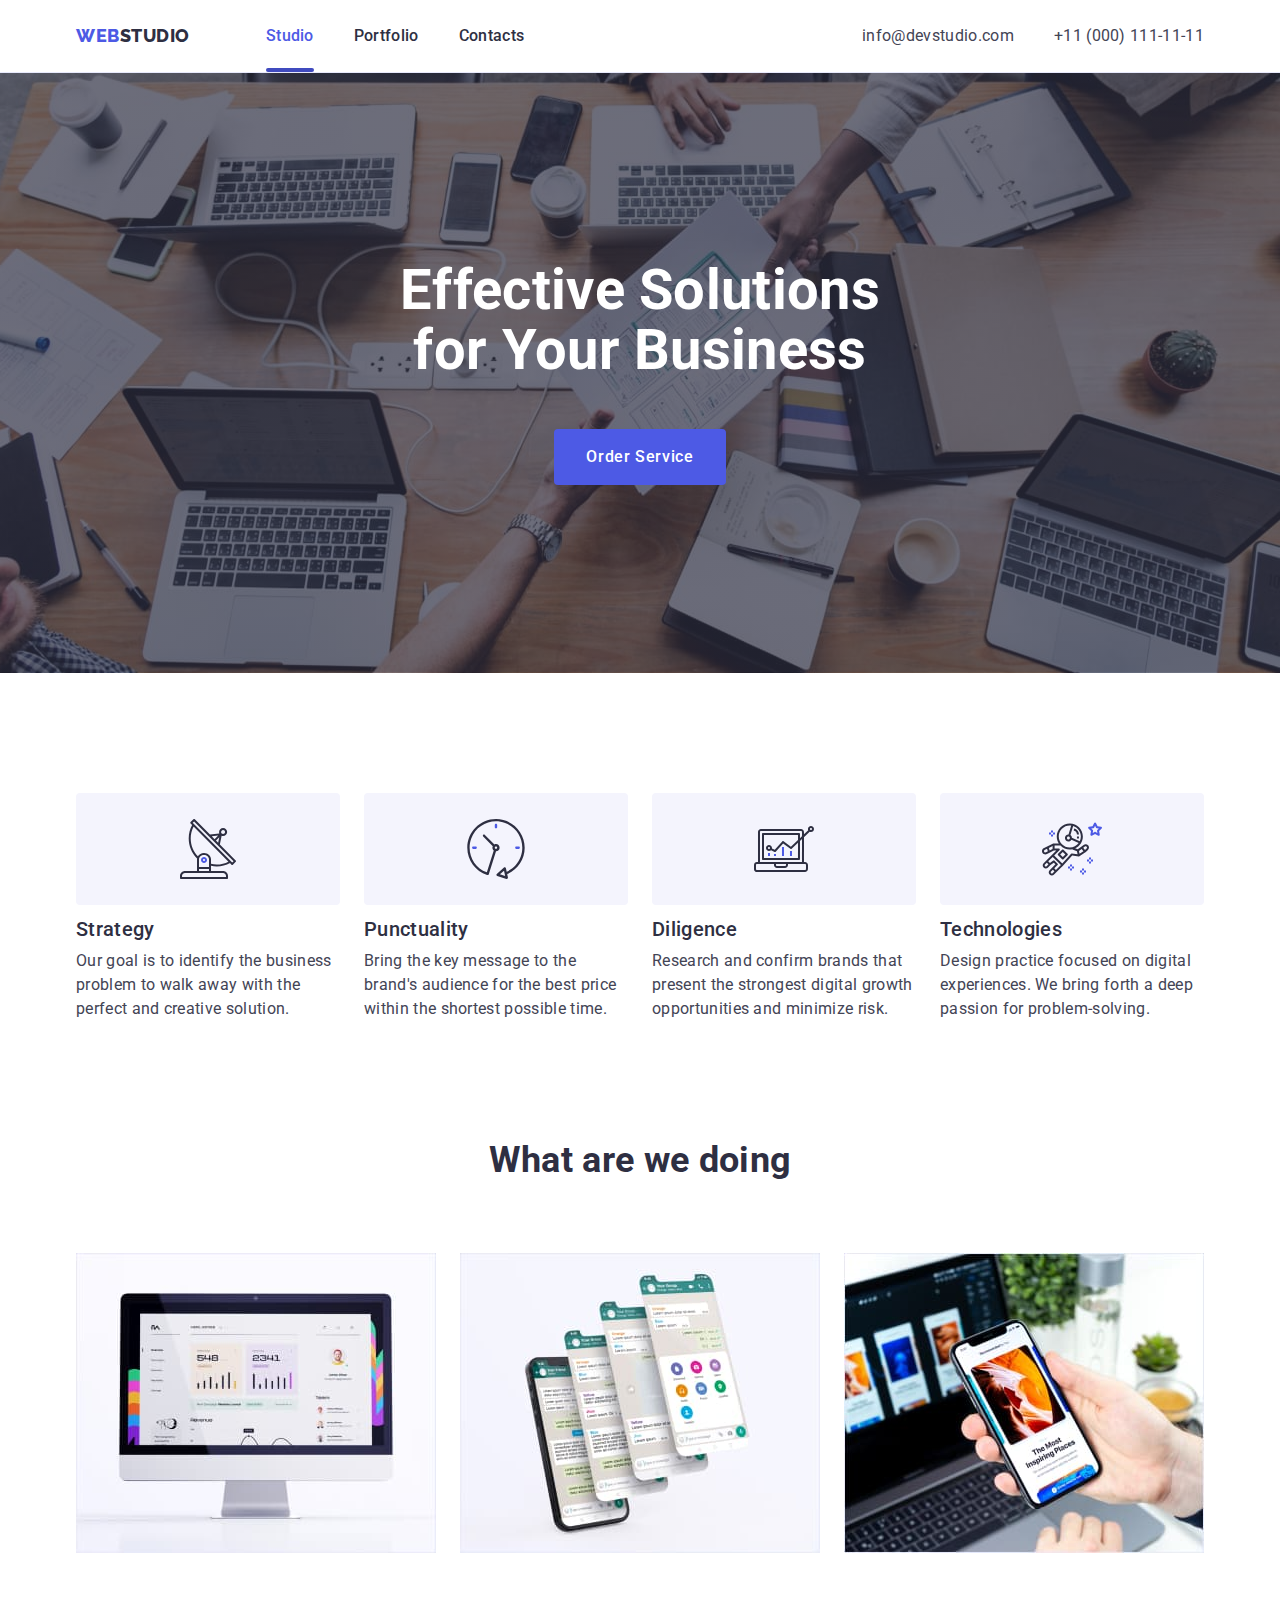
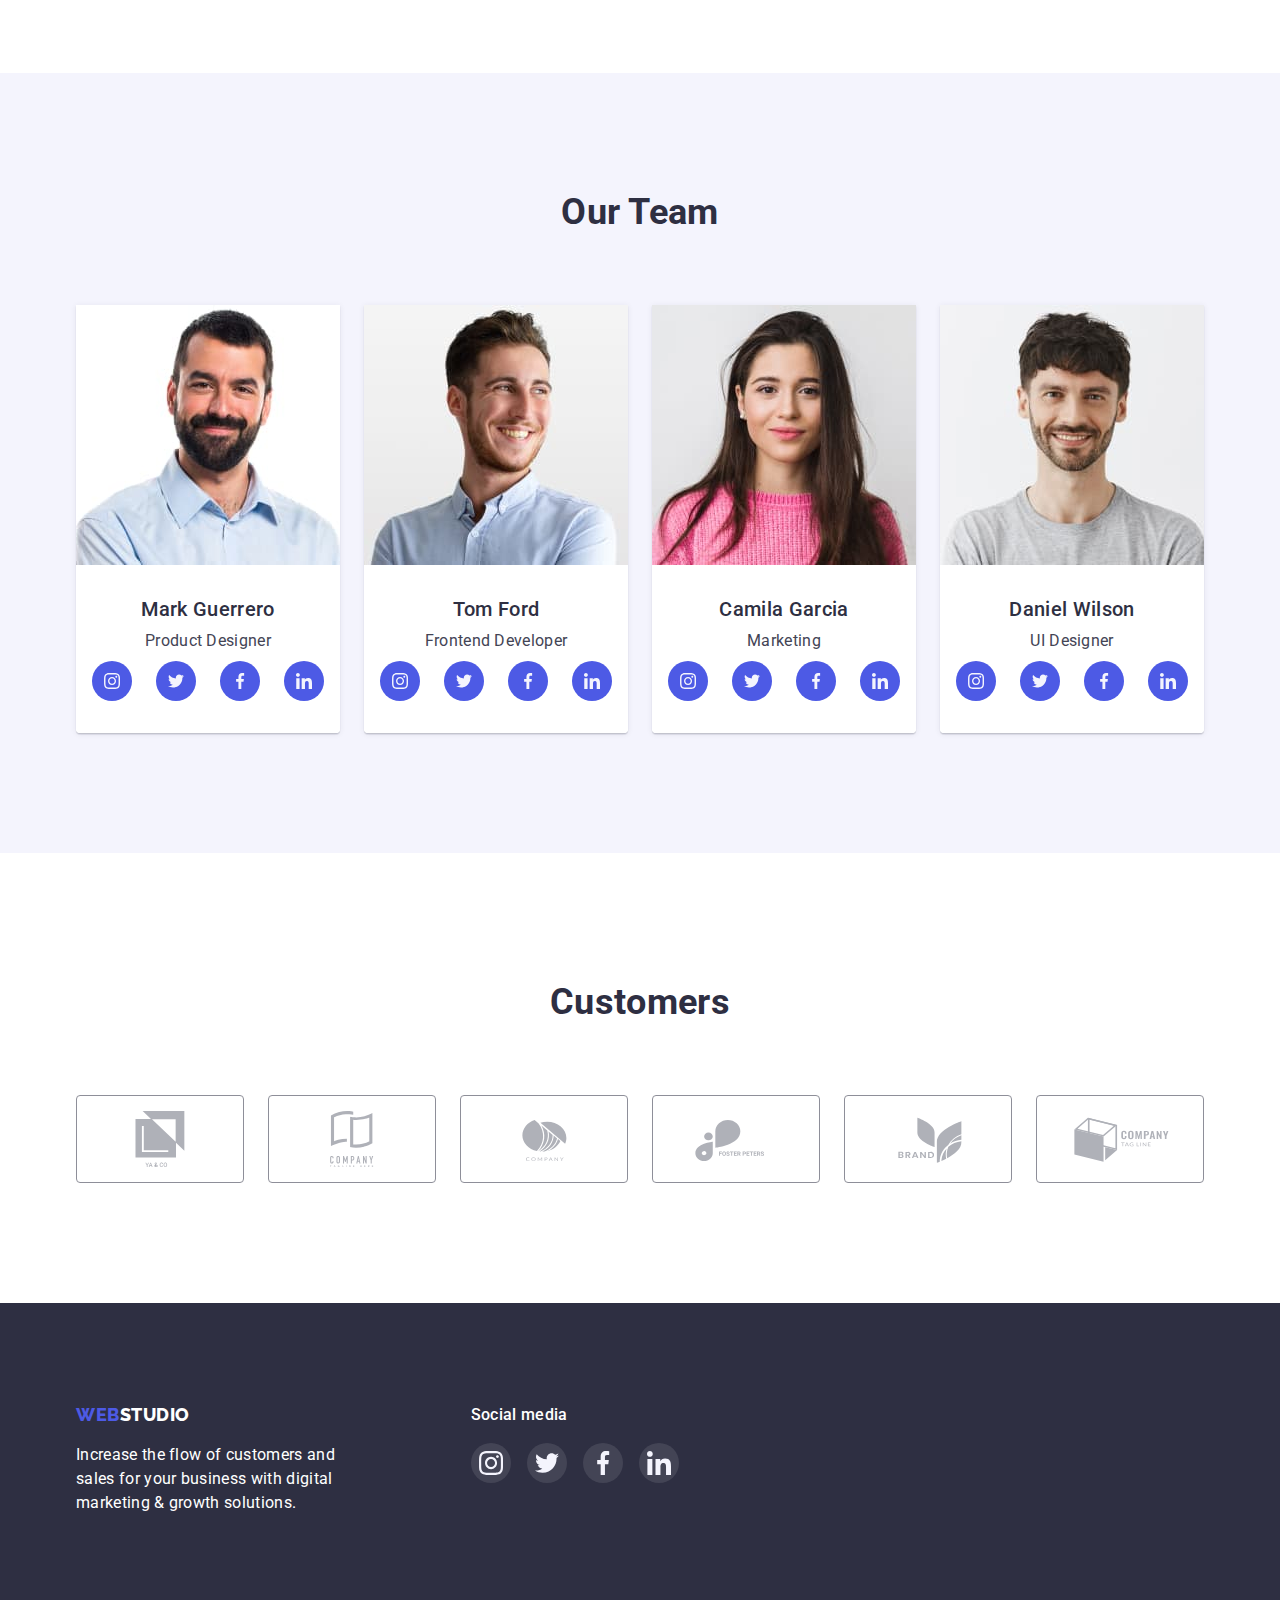
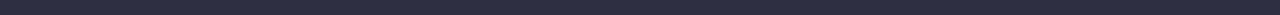
==== commit 8c82d768: "added modal and overlays" ====
--- a/index.html
+++ b/index.html
@@ -36,7 +36,16 @@
         <section class="hero">
             <div class="container">
                 <h1 class="hero-title">Effective Solutions for Your Business</h1>
-                <button type="button" class="button primary">Order Service</button>
+                <button type="button" class="button primary" data-modal-open>Order Service</button>
+            </div>
+            <div class="backdrop is-hidden" data-modal>
+                <div class="modal">
+                    <button type="button" class="button-close" data-modal-close>
+                        <svg class="close-icon" width="24px" height="24px">
+                            <use href="./images/symbol-defs.svg#icon-close-2"></use>
+                        </svg>
+                    </button>
+                </div>
             </div>
         </section>
         <!-- /Hero section -->
@@ -344,5 +353,6 @@
             </div>
         </div>
     </footer>
+    <script src="./js/modal.js"></script>
 </body>
 </html>--- a/css/styles.css
+++ b/css/styles.css
@@ -44,7 +44,6 @@
 }
 
 .header {
-    padding-top: 24px;
     padding-bottom: 0;
     border-bottom: 1px solid #E7E9FC;
     box-shadow: 0px 2px 1px rgba(46, 47, 66, 0.08), 0px 1px 1px rgba(46, 47, 66, 0.16), 0px 1px 6px rgba(46, 47, 66, 0.08);
@@ -88,6 +87,7 @@
     line-height: 1.5;
     text-decoration: none;
     padding: 24px 0;
+    display: inline-block;
 }
 
 .site-nav a:hover,
@@ -180,6 +180,52 @@
 /* or 107% */
 }
 
+.backdrop {
+    position: fixed;
+    width: 100%;
+    height: 100%;
+    background-color: rgba(46, 47, 66, 0.4);
+
+    opacity: 1;
+    transition: opacity 250ms var(--timing-function);
+}
+
+.backdrop.is-hidden {
+    opacity: 0;
+    pointer-events: none;
+}
+
+.backdrop.is-hidden .modal {
+    transform: translate( -50%, -50%) scale(0.8);
+}
+
+.modal {
+    background: #FCFCFC;
+    width: 408px;
+    height: 576px;
+    position: absolute;
+    top: 50%;
+    left: 50%;
+
+    transform: translate( -50%, -50%) scale(1);
+    transition: transform 250ms var(--timing-function), opacity 250ms var(--timing-function);
+}
+
+.button-close {
+    display: block;
+    margin-left: auto;
+    padding-top: 24px;
+    padding-right: 24px;
+    box-sizing: border-box;
+    border: 0em;
+    background-color: #FCFCFC;
+    cursor: pointer;
+}
+
+.close-icon {
+    
+}
+
 /* Features */
 .features {
     padding-top: 120px;
@@ -488,6 +534,12 @@
 .link-portfolio {
     font-style: normal;
     text-decoration: none;
+}
+
+.link-portfolio:hover .thumb-overlay,
+.link-portfolio:focus .thumb-overlay {
+    transform: translate(0,0);
+    opacity: 1;
 }
 
 .list-portfolio {
@@ -503,11 +555,72 @@
     margin: 0;
 }
 
+.list-box {
+    position: relative;
+}
+
 .list-box:hover,
 .list-box:focus {
     background: #FFFFFF;
     box-shadow: 0px 1px 6px rgba(46, 47, 66, 0.08), 0px 1px 1px rgba(46, 47, 66, 0.16), 0px 2px 1px rgba(46, 47, 66, 0.08);
 }
+
+.list-box:hover .overlay {
+    transform: translateY(0);
+    opacity: 1;
+}
+
+.list-box-thumb:hover::before,
+.list-box-thumb:focus::before {
+    transform: translateY(0);
+    opacity: 1;
+}
+
+.list-box-thumb {
+    position: relative;
+    overflow: hidden;
+}
+
+.list-box-thumb::before {
+    content: '';
+    display: inline-block;
+    position: absolute;
+    width: 100%;
+    height: 100%;
+    opacity: 0;
+}
+
+.overlay {
+    position: absolute;
+    top: 0;
+    left: 0;
+    width: 100%;
+    height: 100%;
+    background-color: var(--accent-bg-color);
+    transition: transform 250ms var(--timing-function);
+    transform: translateY(100%);
+    opacity: 1;
+}
+
+
+
+.thumb-overlay {
+    color: var(--bg-light-color);
+    font-weight: 400;
+    font-size: 16px;
+    line-height: 1,5;
+    letter-spacing: 0.02em;
+    min-width: 296px;
+    height: 96px;
+    display: inline-block;
+    padding: 40px 32px 164px 32px;
+   
+    opacity: 0;
+    
+}
+
+
+
 
 .list-portfolio-title {
     color: var(--primary-text-color);
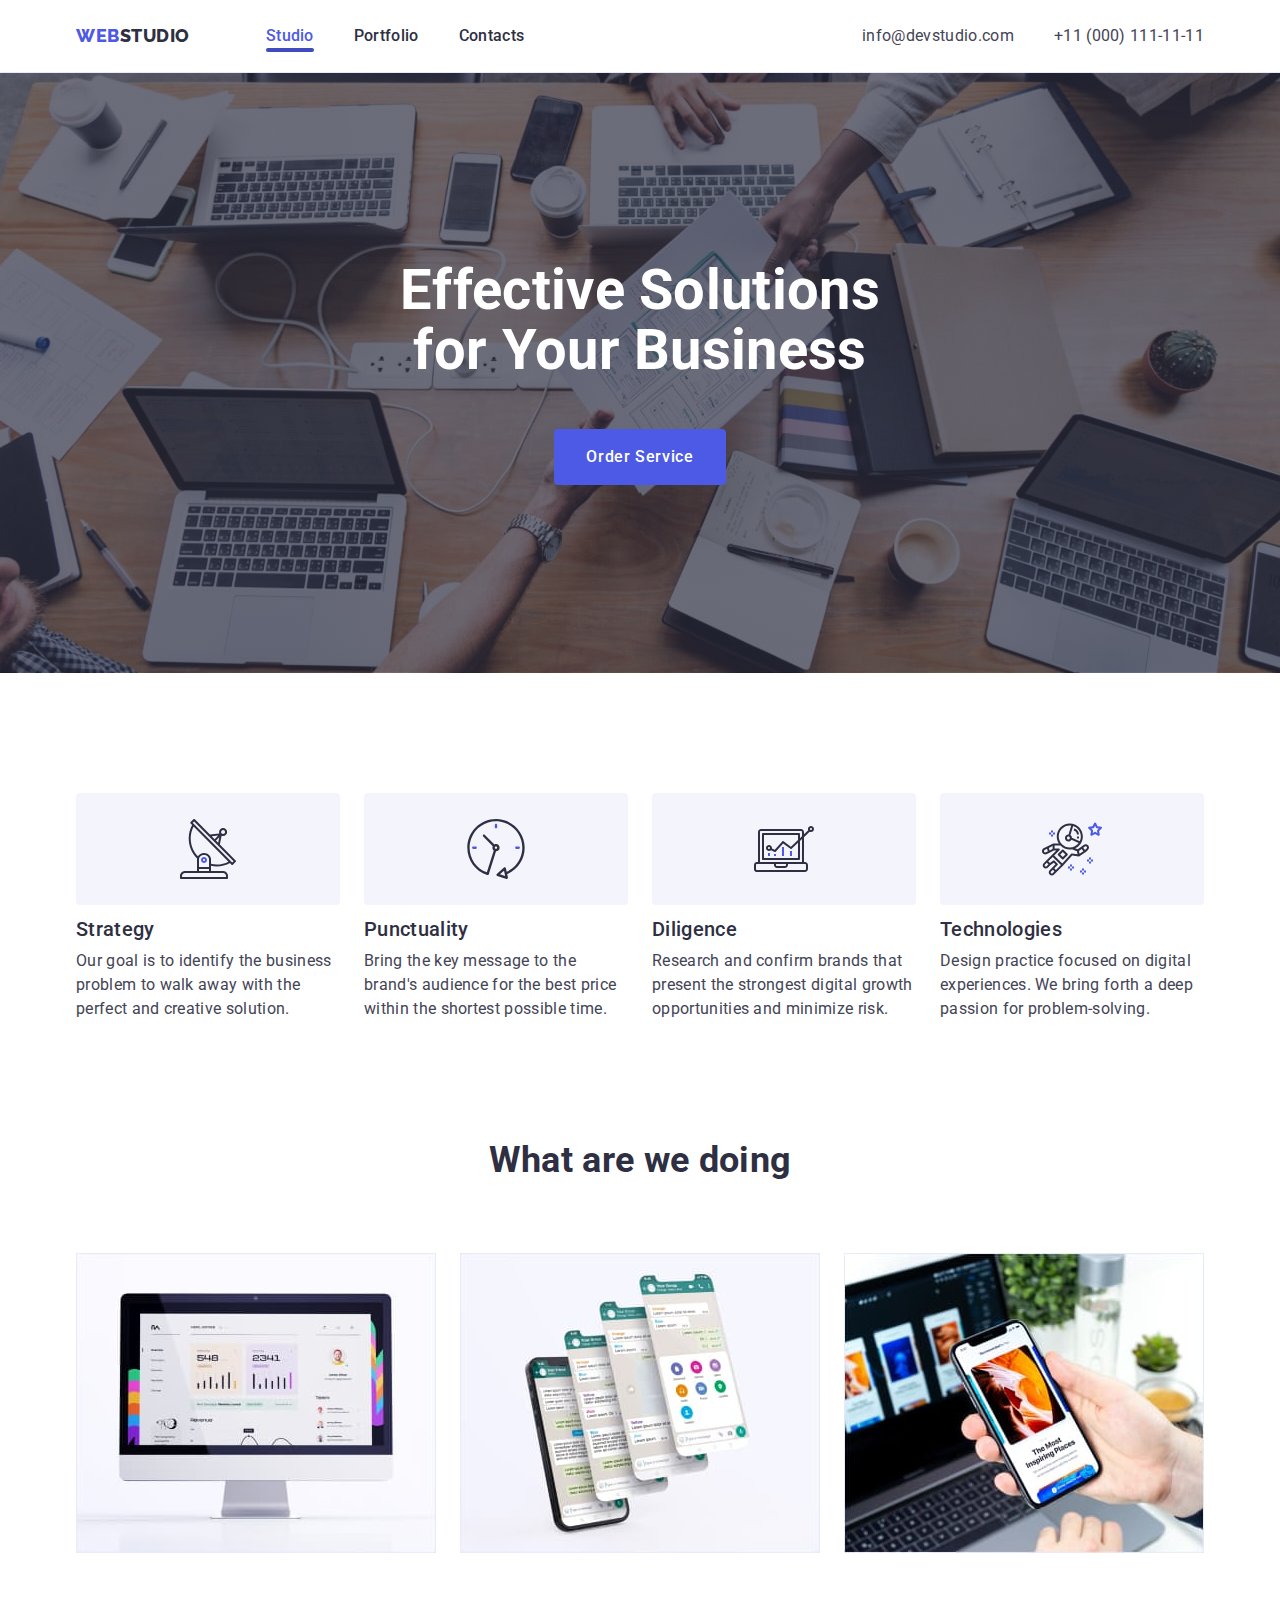
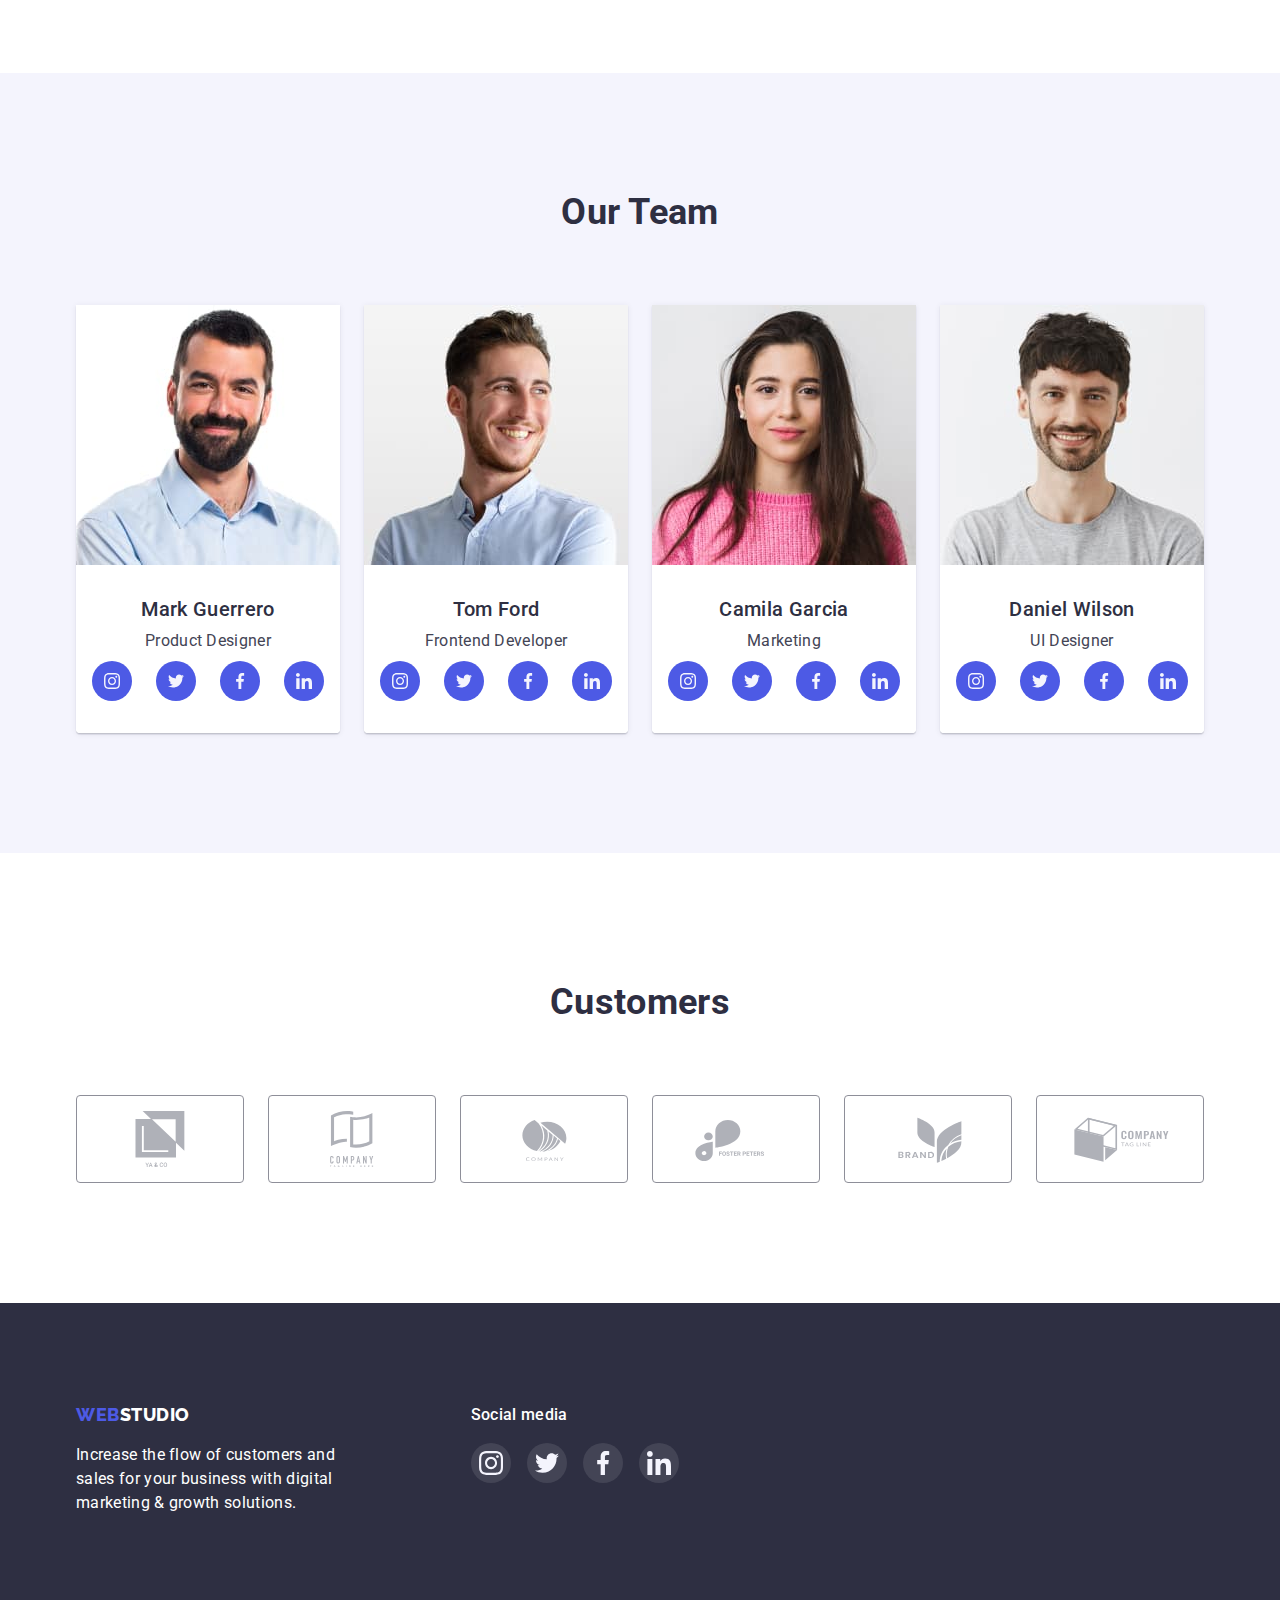
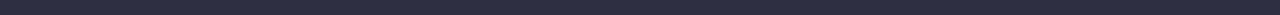
==== commit 4473d832: "added transitions" ====
--- a/index.html
+++ b/index.html
@@ -38,15 +38,6 @@
                 <h1 class="hero-title">Effective Solutions for Your Business</h1>
                 <button type="button" class="button primary" data-modal-open>Order Service</button>
             </div>
-            <div class="backdrop is-hidden" data-modal>
-                <div class="modal">
-                    <button type="button" class="button-close" data-modal-close>
-                        <svg class="close-icon" width="24px" height="24px">
-                            <use href="./images/symbol-defs.svg#icon-close-2"></use>
-                        </svg>
-                    </button>
-                </div>
-            </div>
         </section>
         <!-- /Hero section -->
 
@@ -353,6 +344,15 @@
             </div>
         </div>
     </footer>
+    <div class="backdrop is-hidden" data-modal>
+        <div class="modal">
+            <button type="button" class="button-close" data-modal-close>
+                <svg class="close-icon" width="24px" height="24px">
+                    <use href="./images/symbol-defs.svg#icon-close-2"></use>
+                </svg>
+            </button>
+        </div>
+    </div>
     <script src="./js/modal.js"></script>
 </body>
 </html>--- a/css/styles.css
+++ b/css/styles.css
@@ -88,7 +88,9 @@
     text-decoration: none;
     padding: 24px 0;
     display: inline-block;
-}
+    transition: color 250ms var(--timing-function);
+}
+
 
 .site-nav a:hover,
 .site-nav a:focus {
@@ -110,7 +112,7 @@
     background-color: var(--button-bg-color);
     position: absolute;
     left: 0;
-    bottom: 0;
+    bottom: ;
     border-radius: 2px;
     transition: opacity 250ms var(--timing-function);
 }
@@ -136,6 +138,7 @@
     line-height: 1.5;
     text-decoration: none;
     margin-left: auto;
+    transition: color 250ms var(--timing-function);
 /* identical to box height, or 150% */
 }
 
@@ -180,8 +183,316 @@
 /* or 107% */
 }
 
+
+
+/* Features */
+.features {
+    padding-top: 120px;
+    padding-bottom: 120px;
+}
+
+.features-container {
+    display: flex;
+    flex-wrap: wrap;
+    padding: 0;
+}
+
+.features-container .item {
+    width: 264px;
+    margin-right: 24px;
+    padding: 0;
+}
+
+.item:last-child {
+    margin-right: 0;
+}
+
+.features-title {
+    color: var(--primary-text-color);
+}
+
+.features-logo-icon {
+    background-color: var(--bg-light-color);
+    width: 264px;
+    height: 112px;
+    border-radius: 4px;
+    padding: 24px 102px;
+    margin-bottom: 8px;
+}
+
+.features-item {
+    color: var(--primary-text-color);
+    font-weight: 500;
+    font-size: 20px;
+    line-height: 1.2;
+    margin-bottom: 8px;
+/* identical to box height, or 120% */
+}
+
+.features-text {
+    color: var(--secondary-text-color);
+    font-weight: 400;
+    font-size: 16px;
+    line-height: 1.5;
+/* or 150% */
+}
+
+/* About */
+.about {
+    padding-bottom: 120px;
+}
+
+.about-title {
+    color: var(--primary-text-color);
+    text-align: center;
+    margin-bottom: 72px;
+}
+
+.about-container {
+    display: flex;
+    padding: 0;
+}
+
+
+.about-photo:not(:last-child) {
+    margin-right: 24px;
+}
+
+
+/* Team */
+.team {
+    background-color: var(--bg-light-color);
+    text-decoration: none;
+    padding: 120px 0;
+}
+
+.team-container {
+    display: flex;
+    padding: 0;
+}
+
+.team-list {
+    background: #FFFFFF;
+    box-shadow: 0px 1px 6px rgba(46, 47, 66, 0.08), 0px 1px 1px rgba(46, 47, 66, 0.16), 0px 2px 1px rgba(46, 47, 66, 0.08);
+    border-radius: 0px 0px 4px 4px;
+}
+
+.team-list:not(:last-child) {
+    margin-right: 24px;
+}
+
+.team-title {
+    color: var(--primary-text-color);
+    text-align: center;
+    margin-bottom: 72px;
+    box-sizing: border-box;
+    max-width: 100%;
+    height: auto;
+    padding-left: 0;
+    
+}
+
+
+.team-item {
+    color: var(--primary-text-color);
+    font-weight: 500;
+    font-size: 20px;
+    line-height: 1.2;
+    padding-top: 32px;
+    margin-bottom: 8px;
+/* identical to box height, or 120% */
+}
+
+.team-text {
+    color: var(--secondary-text-color);
+    font-weight: 400;
+    font-size: 16px;
+    line-height: 1.5;
+    margin-bottom: 8px;
+/* or 150% */
+}
+
+.team-description {
+    background-color: var(--primary-bg-color);
+    border-radius: 0px 0px 4px 4px;
+    border-top: none;
+    text-align: center;
+}
+
+.team-social-list {
+    display: flex;
+    justify-content: center;
+    gap: 24px;
+}
+
+.team-social-item {
+    width: 40px;
+    height: 40px;
+    margin-bottom: 32px;
+}
+
+.team-social-link {
+    display: flex;
+    justify-content: center;
+    align-items: center;
+    width: 100%;
+    height: 100%;
+    border-radius: 50%;
+    background-color: var(--accent-bg-color);
+    transition: background-color 250ms var(--timing-function);
+}
+
+.team-social-link:hover,
+.team-social-link:focus {
+    background-color: var(--button-bg-color);
+    transition: transform 250ms var(--timing-function), opacity 250ms var(--timing-function);
+}
+
+h2 {
+    font-weight: 700;
+    font-size: 36px;
+    line-height: 1.11;
+/* identical to box height, or 111% */
+}
+
+/* Customers */
+.customers {
+    padding-top: 130px;
+    padding-bottom: 120px;
+}
+
+.customers-title {
+    color: var(--primary-text-color);
+    text-align: center;
+    margin-bottom: 72px;
+}
+
+.customers-list {
+    display: flex;
+    justify-content: center;
+    align-items: center;
+    gap: 24px;
+    padding: 0px;
+}
+
+.customer-item {
+    color: #AFB1B8;
+    width: 168px;
+    height: 88px;
+}
+
+.customer-link {
+    color: #AFB1B8;
+    width: 100%;
+    height: 100%;
+    display: flex;
+    justify-content: center;
+    align-items: center;
+    border: 1px solid #8E8F99;
+    border-radius: 4px;
+    transition: color 250ms var(--timing-function);
+}
+
+.customer-link:is(:hover, :focus) {
+    color: #4D5AE5;
+    fill: currentColor;
+    box-shadow: 0px 4px 4px rgba(0, 0, 0, 0.15);
+    border-radius: 4px;
+    border: 1px solid #404BBF;
+    width: 100%;
+    height: 100%;
+}
+
+.customer-icon {
+    fill:currentColor;
+}
+
+.customer-icon:is(:hover, :focus) {
+    fill: currentColor;
+}
+/* Customers */
+
+/* Footer */
+.footer-page {
+    background-color: var(--secondary-bg-color);
+    padding: 100px 0;
+}
+.footer-page-text {
+    color: var(--white-color);
+    font-weight: 400;
+    font-size: 16px;
+    line-height: 1.5;
+    width: 264px;
+    padding-top: 16px;
+}
+
+.footer-container {
+    display: flex;
+}
+
+.footer-logo {
+    display: block;
+    width: 35%;
+}
+
+.logo-footer {
+    color: var(--white-color);
+    font-family: 'Raleway', sans-serif;
+    font-weight: 800;
+    font-size: 18px;
+    line-height: 1.33;
+    letter-spacing: 0.03em;
+    text-decoration: none;
+}
+
+.logo-footer > span {
+    color: var(--accent-color);
+}
+
+.footer-title {
+    font-weight: 500;
+    font-size: 16px;
+    line-height: 1.5;
+    color: var(--white-color);
+}
+.footer-social-list {
+    display: flex;
+    gap: 16px;
+    padding-top: 16px;
+}
+
+.footer-content {
+    display: block;
+    width: 65%;
+}
+
+.footer-social-item {
+    width: 40px;
+    height: 40px;
+}
+.footer-social-link {
+    display: flex;
+    justify-content: center;
+    align-items: center;
+    width: 100%;
+    height: 100%;
+    border-radius: 50%;
+    background-color: rgba(255, 255, 255, 0.1);
+    transition: background-color 250ms var(--timing-function);
+}
+
+.footer-social-link:hover,
+.footer-social-link:focus {
+    background-color: #31D0AA;
+}
+
+.footer-social-icon {
+}
+
 .backdrop {
     position: fixed;
+    top: 0;
+    left: 0;
     width: 100%;
     height: 100%;
     background-color: rgba(46, 47, 66, 0.4);
@@ -224,306 +535,6 @@
 
 .close-icon {
     
-}
-
-/* Features */
-.features {
-    padding-top: 120px;
-    padding-bottom: 120px;
-}
-
-.features-container {
-    display: flex;
-    flex-wrap: wrap;
-    padding: 0;
-}
-
-.features-container .item {
-    width: 264px;
-    margin-right: 24px;
-    padding: 0;
-}
-
-.item:last-child {
-    margin-right: 0;
-}
-
-.features-title {
-    color: var(--primary-text-color);
-}
-
-.features-logo-icon {
-    background-color: var(--bg-light-color);
-    width: 264px;
-    height: 112px;
-    border-radius: 4px;
-    padding: 24px 102px;
-    margin-bottom: 8px;
-}
-
-.features-item {
-    color: var(--primary-text-color);
-    font-weight: 500;
-    font-size: 20px;
-    line-height: 1.2;
-    margin-bottom: 8px;
-/* identical to box height, or 120% */
-}
-
-.features-text {
-    color: var(--secondary-text-color);
-    font-weight: 400;
-    font-size: 16px;
-    line-height: 1.5;
-/* or 150% */
-}
-
-/* About */
-.about {
-    padding-bottom: 120px;
-}
-
-.about-title {
-    color: var(--primary-text-color);
-    text-align: center;
-    margin-bottom: 72px;
-}
-
-.about-container {
-    display: flex;
-    padding: 0;
-}
-
-
-.about-photo:not(:last-child) {
-    margin-right: 24px;
-}
-
-
-/* Team */
-.team {
-    background-color: var(--bg-light-color);
-    text-decoration: none;
-    padding: 120px 0;
-}
-
-.team-container {
-    display: flex;
-    padding: 0;
-}
-
-.team-list {
-    background: #FFFFFF;
-    box-shadow: 0px 1px 6px rgba(46, 47, 66, 0.08), 0px 1px 1px rgba(46, 47, 66, 0.16), 0px 2px 1px rgba(46, 47, 66, 0.08);
-    border-radius: 0px 0px 4px 4px;
-}
-
-.team-list:not(:last-child) {
-    margin-right: 24px;
-}
-
-.team-title {
-    color: var(--primary-text-color);
-    text-align: center;
-    margin-bottom: 72px;
-    box-sizing: border-box;
-    max-width: 100%;
-    height: auto;
-    padding-left: 0;
-    
-}
-
-
-.team-item {
-    color: var(--primary-text-color);
-    font-weight: 500;
-    font-size: 20px;
-    line-height: 1.2;
-    padding-top: 32px;
-    margin-bottom: 8px;
-/* identical to box height, or 120% */
-}
-
-.team-text {
-    color: var(--secondary-text-color);
-    font-weight: 400;
-    font-size: 16px;
-    line-height: 1.5;
-    margin-bottom: 8px;
-/* or 150% */
-}
-
-.team-description {
-    background-color: var(--primary-bg-color);
-    border-radius: 0px 0px 4px 4px;
-    border-top: none;
-    text-align: center;
-}
-
-.team-social-list {
-    display: flex;
-    justify-content: center;
-    gap: 24px;
-}
-
-.team-social-item {
-    width: 40px;
-    height: 40px;
-    margin-bottom: 32px;
-}
-
-.team-social-link {
-    display: flex;
-    justify-content: center;
-    align-items: center;
-    width: 100%;
-    height: 100%;
-    border-radius: 50%;
-    background-color: var(--accent-bg-color);
-}
-
-.team-social-link:hover,
-.team-social-link:focus {
-    background-color: var(--button-bg-color);
-}
-
-h2 {
-    font-weight: 700;
-    font-size: 36px;
-    line-height: 1.11;
-/* identical to box height, or 111% */
-}
-
-/* Customers */
-.customers {
-    padding-top: 130px;
-    padding-bottom: 120px;
-}
-
-.customers-title {
-    color: var(--primary-text-color);
-    text-align: center;
-    margin-bottom: 72px;
-}
-
-.customers-list {
-    display: flex;
-    justify-content: center;
-    align-items: center;
-    gap: 24px;
-    padding: 0px;
-}
-
-.customer-item {
-    color: #AFB1B8;
-    width: 168px;
-    height: 88px;
-}
-
-.customer-link {
-    color: #AFB1B8;
-    width: 100%;
-    height: 100%;
-    display: flex;
-    justify-content: center;
-    align-items: center;
-    border: 1px solid #8E8F99;
-    border-radius: 4px;
-}
-
-.customer-link:is(:hover, :focus) {
-    color: #4D5AE5;
-    fill: currentColor;
-    box-shadow: 0px 4px 4px rgba(0, 0, 0, 0.15);
-    border-radius: 4px;
-    border: 1px solid #404BBF;
-    width: 100%;
-    height: 100%;
-}
-
-.customer-icon {
-    fill:currentColor;
-}
-
-.customer-icon:is(:hover, :focus) {
-    fill: currentColor;
-}
-/* Customers */
-
-/* Footer */
-.footer-page {
-    background-color: var(--secondary-bg-color);
-    padding: 100px 0;
-}
-.footer-page-text {
-    color: var(--white-color);
-    font-weight: 400;
-    font-size: 16px;
-    line-height: 1.5;
-    width: 264px;
-    padding-top: 16px;
-}
-
-.footer-container {
-    display: flex;
-}
-
-.footer-logo {
-    display: block;
-    width: 35%;
-}
-
-.logo-footer {
-    color: var(--white-color);
-    font-family: 'Raleway', sans-serif;
-    font-weight: 800;
-    font-size: 18px;
-    line-height: 1.33;
-    letter-spacing: 0.03em;
-    text-decoration: none;
-}
-
-.logo-footer > span {
-    color: var(--accent-color);
-}
-
-.footer-title {
-    font-weight: 500;
-    font-size: 16px;
-    line-height: 1.5;
-    color: var(--white-color);
-}
-.footer-social-list {
-    display: flex;
-    gap: 16px;
-    padding-top: 16px;
-}
-
-.footer-content {
-    display: block;
-    width: 65%;
-}
-
-.footer-social-item {
-    width: 40px;
-    height: 40px;
-}
-.footer-social-link {
-    display: flex;
-    justify-content: center;
-    align-items: center;
-    width: 100%;
-    height: 100%;
-    border-radius: 50%;
-    background-color: rgba(255, 255, 255, 0.1);
-}
-
-.footer-social-link:hover,
-.footer-social-link:focus {
-    background-color: #31D0AA;
-}
-
-.footer-social-icon {
 }
 
 /* Portfolio */
@@ -673,6 +684,7 @@
     letter-spacing: 0.04em;
     border-radius: 4px;
     cursor: pointer;
+    
 }
 
 .button.primary {
@@ -684,7 +696,7 @@
     border: navajowhite;
     display: flex;  
     align-items: center;
-
+    transition: background-color 250ms var(--timing-function);
 }
 
 .button.primary:hover,
@@ -714,6 +726,7 @@
     color: var(--accent-color);
     border: 1px solid #E7E9FC;
     padding: 12px 24px;
+    transition: background-color 250ms var(--timing-function);
 }
 
 .button.secondary:hover,
